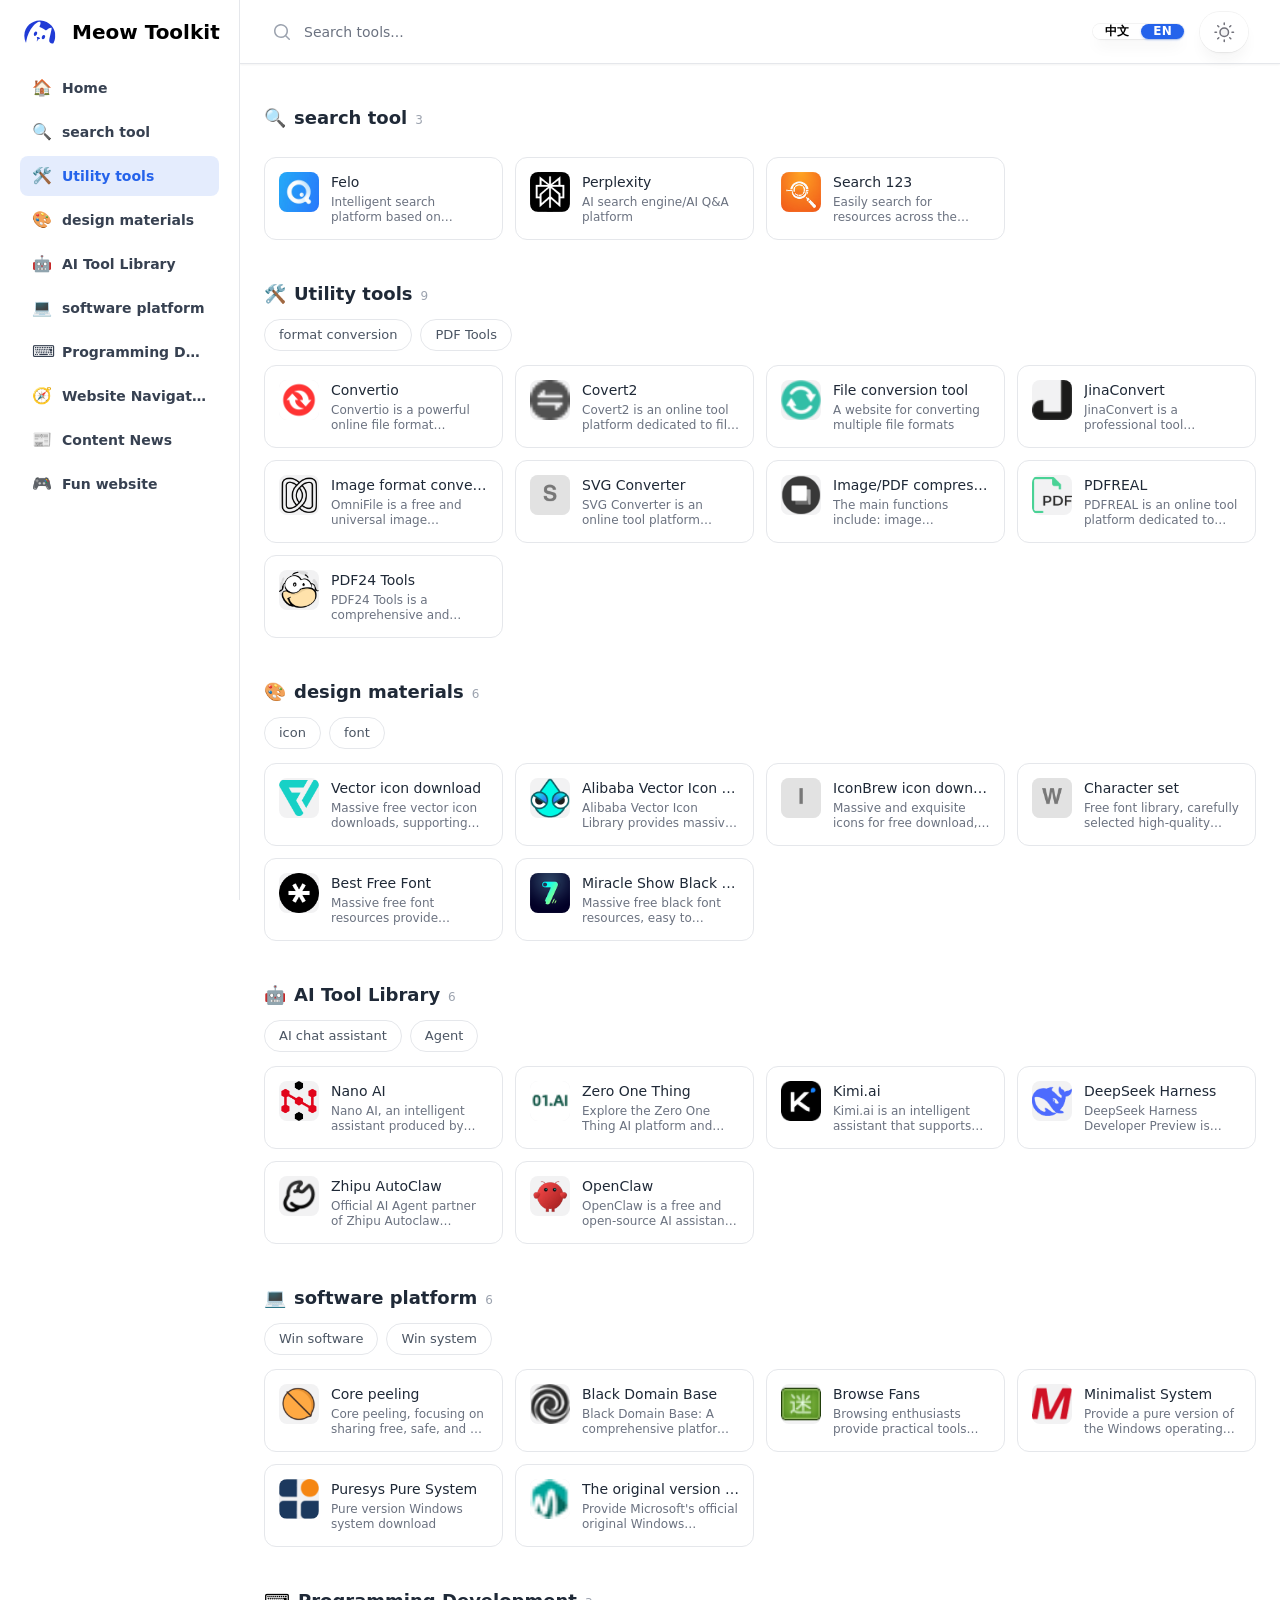
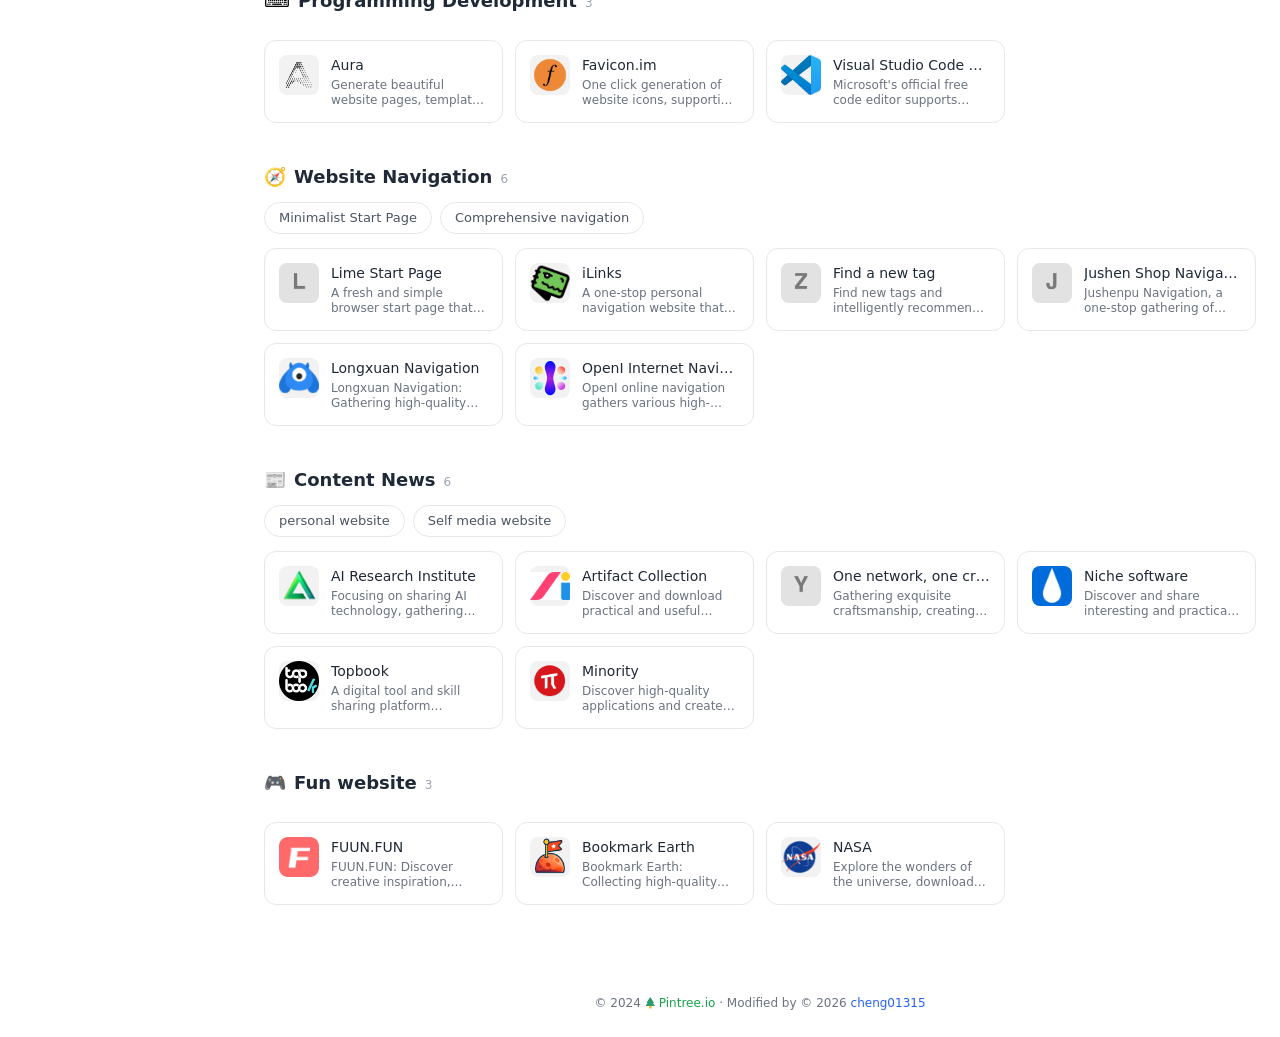
==== en.html @ 5fdc93a8 "updata" ====
<!DOCTYPE html>
<html lang="en-US" class="h-full dark:pintree-bg-gray-900 bg-white">

<head>
  <meta charset="UTF-8">
  <meta name="viewport" content="width=device-width, initial-scale=1.0">
  <title>Meow Toolkit - Handpicked web tools, no more inefficient searching</title>
  <meta name="keywords" content="Meow Toolkit">
  <meta name="description"
    content="Meow Toolkit is an all-in-one platform gathering file conversion, PDF editing, AI tools, image processing and more. A clean, easy interface for work, study and daily life — find what you need fast and get things done efficiently.">
  <meta name="author" content="Cheng">
  <meta name="robots" content="index, follow">
  <link rel="canonical" href="https://www.meowtool.com/miaonav/en">
  <link rel="alternate" hreflang="zh-CN" href="https://www.meowtool.com/miaonav">
  <link rel="alternate" hreflang="en" href="https://www.meowtool.com/miaonav/en">
  <link rel="alternate" hreflang="x-default" href="https://www.meowtool.com/miaonav">

  <!-- Facebook Meta Tags -->
  <meta property="og:url" content="https://www.meowtool.com/miaonav/en">
  <meta property="og:type" content="website">
  <meta property="og:title" content="Meow Toolkit - Handpicked web tools, no more inefficient searching">
  <meta property="og:description" content="Meow Toolkit is an all-in-one platform gathering file conversion, PDF editing, AI tools, image processing and more. A clean, easy interface for work, study and daily life — find what you need fast and get things done efficiently.">
  <meta property="og:image" content="assets/og.webp">

  <!-- Twitter Meta Tags -->
  <meta name="twitter:card" content="summary_large_image">
  <meta property="twitter:domain" content="www.meowtool.com">
  <meta property="twitter:url" content="https://www.meowtool.com/miaonav/en">
  <meta name="twitter:title" content="Meow Toolkit - Handpicked web tools, no more inefficient searching">
  <meta name="twitter:description" content="Meow Toolkit is an all-in-one platform gathering file conversion, PDF editing, AI tools, image processing and more. A clean, easy interface for work, study and daily life — find what you need fast and get things done efficiently.">
  <meta name="twitter:image" content="assets/og.webp">

  <!-- Favicon -->
  <link rel="apple-touch-icon" sizes="180x180" href="assets/favicon/apple-touch-icon.png">
  <link rel="icon" type="image/png" sizes="32x32" href="assets/favicon/favicon-32x32.png">
  <link rel="icon" type="image/png" sizes="16x16" href="assets/favicon/favicon-16x16.png">
  <link rel="mask-icon" href="assets/favicon/favicon-32x32.png" color="#0b0b0f">

  <!-- Stylesheet -->
  <link rel="stylesheet" href="css/tailwind.css?v=8">
  <link rel="stylesheet" href="css/styles.css?v=8">
  
  <!-- 主题防闪烁：优先用 localStorage 记住的用户选择，无则跟随系统。必须在样式生效前同步执行，
       确保中/英文页整页跳转后首帧即正确明暗，避免黑夜模式下切语言闪回白天。 -->
  <script>
    (function () {
      try {
        var saved = localStorage.getItem('mn-theme');
        var dark = saved ? (saved === 'dark')
          : window.matchMedia('(prefers-color-scheme: dark)').matches;
        if (dark) document.documentElement.classList.add('dark');
      } catch (e) {}
    })();
  </script>
 <!-- Umami统计工具 -->
 <script defer src="https://cloud.umami.is/script.js" data-website-id="9ede9a8f-ca48-47df-98f1-290ac0d8838a"></script>
    
 <!-- 谷歌分析（Google Analytics）-Google tag (gtag.js) -->
 <script async src="https://www.googletagmanager.com/gtag/js?id=G-0HCEG57KZN"></script>
 <script>
      window.dataLayer = window.dataLayer || [];
      function gtag(){dataLayer.push(arguments);}
      gtag('js', new Date());
    
      gtag('config', 'G-0HCEG57KZN');
 </script>
</head>


<body class="h-full dark:pintree-bg-gray-900 bg-white">

  <div>
    <!-- Mobile Off-Canvas Menu -->
    <div id="off-canvas-menu" class="relative z-50 lg:hidden hidden" role="dialog" aria-modal="true">
      <div id="off-canvas-backdrop"
        class="fixed inset-0 bg-gray-900/80 opacity-0 transition-opacity ease-linear duration-300"></div>
      <div class="fixed inset-0 flex">
        <div id="off-canvas-content"
          class="relative mr-16 flex w-full max-w-xs flex-1 -translate-x-full transition ease-in-out duration-300 transform">
          <!-- Close button for the off-canvas menu -->
          <div class="absolute left-full top-0 flex w-16 justify-center pt-5">
            <button id="close-sidebar-button" type="button" class="-m-2.5 p-2.5">
              <span class="sr-only">Close sidebar</span>
              <svg class="h-6 w-6 text-white" fill="none" viewBox="0 0 24 24" stroke-width="1.5" stroke="currentColor"
                aria-hidden="true">
                <path stroke-linecap="round" stroke-linejoin="round" d="M6 18L18 6M6 6l12 12" />
              </svg>
            </button>
          </div>

          <!-- Off-canvas Sidebar content -->
          <div class="flex grow flex-col gap-y-5 overflow-y-auto bg-white dark:pintree-bg-gray-900 px-6 pb-4">
            <div class="flex h-16 shrink-0 items-center">
              <img class="pl-2 h-8 w-auto" src="assets/logo.svg" alt="Meow Toolkit" loading="lazy" decoding="async">
              <a href="" class="ml-4 font-extrabold text-xl dark:text-white">Meow Toolkit</a>
            </div>
            <div id="sidebar-2" class="flex flex-1 flex-col">
              <ul id="navigation-mobile" class="space-y-1">
                <!-- Mobile navigation items will be injected here -->
              </ul>
            </div>
          </div>
        </div>
      </div>
    </div>

    <!-- Static Sidebar for Desktop -->
    <div class="hidden lg:fixed lg:inset-y-0 lg:z-50 lg:flex lg:w-60 lg:flex-col">
      <div
        class="flex flex-col border-r border-gray-200 dark:pintree-border-gray-800 bg-white px-4 h-full font-semibold dark:pintree-bg-gray-900">
        <div class="flex p-0 h-16 shrink-0 items-center">
          <img class="pl-2 h-8 w-auto" src="assets/logo.svg" alt="Meow Toolkit" loading="lazy" decoding="async">
          <h1 class="ml-4 m-0"><a href="" class="font-extrabold text-xl dark:text-white">Meow Toolkit</a></h1>
        </div>
        <div class="flex flex-1 flex-col overflow-y-auto no-scrollbar p-1 cursor-pointer">
          <div id="sidebar" class="flex flex-1 flex-col">
            <ul id="navigation" class="space-y-1">
              <!-- Navigation items will be inserted here -->
            </ul>
          </div>
        </div>
      </div>
    </div>

    <!-- Main Content Area -->
    <div class="lg:pl-60 dark:pintree-bg-gray-900 flex flex-col min-h-screen">
      <div
        class="items-center justify-between sticky top-0 z-40 flex h-16 shrink-0 gap-x-4 border-b border-gray-200 dark:pintree-border-gray-800 bg-white dark:pintree-bg-gray-900 px-4 shadow-sm sm:gap-x-6 sm:px-6 lg:px-8">
        <div class="h-full items-center flex flex-1 gap-x-4 self-stretch lg:gap-x-6 justify-between">
          <div class="flex gap-x-4 justify-between items-center">
            <!-- Mobile hamburger button -->
            <button id="open-sidebar-button" type="button" class="lg:hidden -m-2.5 p-2.5" aria-label="Open menu">
              <svg class="h-6 w-6 text-gray-700 dark:text-gray-400" fill="none" viewBox="0 0 24 24" stroke-width="1.5"
                stroke="currentColor" aria-hidden="true">
                <path stroke-linecap="round" stroke-linejoin="round" d="M3.75 6.75h16.5M3.75 12h16.5m-16.5 5.25h16.5" />
              </svg>
            </button>
            <img class="pl-2 h-8 w-auto lg:hidden" src="assets/logo.svg" alt="Meow Toolkit" loading="lazy" decoding="async">
            <div class="hidden lg:block relative w-72 h-full items-center justify-between">
              <button id="searchButton" class="absolute h-full text-gray-400 rounded">
                <svg class="pointer-events-none absolute inset-y-0 left-0 h-full w-5 text-gray-400" viewBox="0 0 20 20"
                  fill="currentColor" aria-hidden="true">
                  <path fill-rule="evenodd"
                    d="M9 3.5a5.5 5.5 0 100 11 5.5 5.5 0 000-11zM2 9a7 7 0 1112.452 4.391l3.328 3.329a.75.75 0 11-1.06 1.06l-3.329-3.328A7 7 0 012 9z"
                    clip-rule="evenodd"></path>
                </svg>
              </button>
              <input id="searchInput" type="search"
                class="text-sm text-gray-900 dark:text-gray-400 pl-8 h-full border-0 focus:outline-none focus:ring-0 dark:pintree-bg-gray-900"
                placeholder="Search tools...">
              <button id="clearSearchButton" class="text-sm text-gray-500 mr-4 rounded hidden">Clear</button>
            </div>
          </div>
          <a href="" class="lg:hidden ml-4 font-extrabold text-xl dark:text-white" style="white-space:nowrap">Meow Toolkit</a>
          <div class="flex items-center gap-x-4">
            <!-- 中英切换按钮（圆角胶囊；当前语言高亮） -->
            <div id="langToggle" class="flex items-center rounded-full bg-white/90 px-1 py-1 shadow-lg shadow-zinc-800/5 ring-1 ring-zinc-900/5 backdrop-blur transition dark:pintree-bg-gray-900 dark:ring-white/10 text-xs font-semibold select-none">
              <a href="index.html" aria-label="中文"
                 class="lang-pill px-3 py-1 rounded-full transition text-zinc-700 dark:text-zinc-300 hover:text-zinc-900 dark:hover:text-white">中文</a>
              <a href="en.html" aria-label="English" aria-current="page"
                 class="lang-pill px-3 py-1 rounded-full transition text-zinc-700 dark:text-zinc-300 hover:text-zinc-900 dark:hover:text-white">EN</a>
            </div>
            <div class="relative">
            <button id="themeToggleButton" type="button" aria-label="Switch theme"
              class="group rounded-full bg-white/90 px-3 py-2 shadow-lg shadow-zinc-800/5 ring-1 ring-zinc-900/5 backdrop-blur transition dark:pintree-bg-gray-900 dark:ring-white/10 dark:hover:ring-white/20">
              <svg id="sunIcon" viewBox="0 0 24 24" stroke-width="1.5" stroke-linecap="round" stroke-linejoin="round"
                aria-hidden="true"
                class="h-6 w-6 fill-zinc-100 stroke-zinc-500 transition group-hover:fill-zinc-200 group-hover:stroke-zinc-700 dark:hidden [@media(prefers-color-scheme:dark)]:fill-blue-50 [@media(prefers-color-scheme:dark)]:stroke-blue-500 [@media(prefers-color-scheme:dark)]:group-hover:fill-blue-50 [@media(prefers-color-scheme:dark)]:group-hover:stroke-blue-600">
                <path
                  d="M8 12.25A4.25 4.25 0 0 1 12.25 8v0a4.25 4.25 0 0 1 4.25 4.25v0a4.25 4.25 0 0 1-4.25 4.25v0A4.25 4.25 0 0 1 8 12.25v0Z">
                </path>
                <path
                  d="M12.25 3v1.5M21.5 12.25H20M18.791 18.791l-1.06-1.06M18.791 5.709l-1.06 1.06M12.25 20v1.5M4.5 12.25H3M6.77 6.77 5.709 5.709M6.77 17.73l-1.061 1.061"
                  fill="none"></path>
              </svg>
              <svg id="moonIcon" viewBox="0 0 24 24" aria-hidden="true"
                class="hidden h-6 w-6 fill-zinc-700 stroke-zinc-500 transition dark:block [@media(prefers-color-scheme:dark)]:group-hover:stroke-zinc-400 [@media_not_(prefers-color-scheme:dark)]:fill-blue-400/10 [@media_not_(prefers-color-scheme:dark)]:stroke-blue-500">
                <path
                  d="M17.25 16.22a6.937 6.937 0 0 1-9.47-9.47 7.451 7.451 0 1 0 9.47 9.47ZM12.75 7C17 7 17 2.75 17 2.75S17 7 21.25 7C17 7 17 11.25 17 11.25S17 7 12.75 7Z"
                  stroke-width="1.5" stroke-linecap="round" stroke-linejoin="round"></path>
              </svg>
            </button>
            </div>
          </div>
        </div>
      </div>

      <!-- 移动端搜索框：小屏显示，吸顶在顶栏下方
           样式全部写在 css/styles.css 的「移动端搜索栏」区块，不依赖 tailwind.css：
           本地 tailwind.css 是精简版，pr-14 / right-3 / h-10 / top-16 等类并未编译进去 -->
      <div id="mobile-search-bar"
        class="lg:hidden sticky top-16 z-30 px-4 py-2 bg-white dark:pintree-bg-gray-900 border-b border-gray-200 dark:pintree-border-gray-800">
        <div class="mn-search-wrap relative flex items-center">
          <input id="searchInputMobile" type="search"
            class="w-full text-sm text-gray-900 dark:text-gray-400 pl-4 pr-14 h-10 rounded-lg border border-gray-200 dark:pintree-border-gray-700 bg-white dark:pintree-bg-gray-900 focus:outline-none focus:ring-2 focus:ring-blue-500"
            placeholder="Search tools...">
          <button id="clearSearchButtonMobile" class="absolute right-3 text-sm text-gray-500 rounded hidden">Clear</button>
        </div>
      </div>

      <!-- Main content area -->
      <main class="mt-4 dark:pintree-bg-gray-900 flex-grow">
        <div id="loading-spinner" class="flex justify-center items-center h-full">
          <div class="loader ease-linear rounded-full border-2 border-t-2 border-gray-400 h-6 w-6"></div>
        </div>
        <div id="breadcrumbs" class="mt-2 px-6 text-sm text-gray-400 dark:text-gray-500 flex justify-between items-center">
          <div id="breadcrumbs-path" class="">
            <!-- Breadcrumbs will be inserted here -->
          </div>
          <button id="back-home-button" class="hidden shrink-0 ml-4 text-main-500 hover:underline">← Back to home</button>
        </div>
        <div id="bookmarks" class="p-6">
          <!-- Sections / detail pages will be inserted here -->
        </div>
      </main>

      <!-- Footer -->
      <footer class="bg-white w-full dark:pintree-bg-gray-900">
        <div class="mx-auto px-6 py-6 lg:px-8">
          <div>
            <p class="text-center text-xs leading-5 text-gray-500 dark:text-gray-400 flex justify-center items-center">
              &copy; 2024
              <a href="https://github.com/Pintree-io/pintree/tree/pintree-old-pages" class="text-green-600 hover:text-green-500 flex items-center ml-1"
                target="_blank">
                <svg width="10" height="12" viewBox="0 0 10 12" fill="none" xmlns="http://www.w3.org/2000/svg"
                  class="inline-block mr-1">
                  <g clip-path="url(#clip0_421_47774)">
                    <path d="M4.27777 9.11133H6.6111V12.0002L5.44444 10.8783L4.27777 12.0002V9.11133Z" fill="#FCB11E" />
                    <path
                      d="M9.05557 5.72222L5.22223 0L1.3889 5.72222H2.68634L0.444458 9.11111H10L7.75813 5.72222H9.05557Z"
                      fill="#2D9C6C" />
                  </g>
                  <defs>
                    <clipPath id="clip0_421_47774">
                      <rect width="9.55556" height="12" fill="white" transform="translate(0.444458)" />
                    </clipPath>
                  </defs>
                </svg>
                Pintree.io
              </a>
              <span class="mx-1">&nbsp;&middot;&nbsp;</span> Modified by &copy; 2026&nbsp;<a href="https://github.com/cheng01315/miaonav" target="_blank" rel="noopener" class="text-blue-600 hover:text-blue-500">cheng01315</a>
            </p>
          </div>
        </div>
      </footer>
    </div>
  </div>

  <script>
    /* ================= 语言层（I18N）：靠 <html lang> 自动切换 =================
       index.html lang="zh-CN" → Chinese; en.html lang="en-US" → English (same-source pages, kept in sync manually).
       运行时文案统一走 t(key)；不要写死中文，避免中英页面串文案。 */
    const MN_LANG = (document.documentElement.getAttribute('lang') || 'zh-CN')
      .toLowerCase().startsWith('en') ? 'en' : 'zh';
    const STR = {
      siteName: MN_LANG === 'zh' ? 'Meow Toolkit' : 'Meow Toolkit',
      home: MN_LANG === 'zh' ? '首页' : 'Home',
      viewMore: MN_LANG === 'zh' ? '查看更多' : 'View more',
      sitesCount: (n) => MN_LANG === 'zh' ? `${n} 个网站` : `${n} sites`,
      resultsCount: (n) => MN_LANG === 'zh' ? `${n} 个结果` : `${n} results`,
      searchTitle: (q) => MN_LANG === 'zh' ? `搜索 “${q}”` : `Search “${q}”`,
      noResultsTitle: MN_LANG === 'zh' ? '没有找到相关网站' : 'No matching websites found',
      noResultsHint: MN_LANG === 'zh'
        ? '换个关键词试试，或浏览左侧分类发现更多好东西！'
        : 'Try a different keyword, or browse the categories on the left for more great finds!',
      loadError: MN_LANG === 'zh'
        ? '数据加载失败，请确认通过本地 HTTP 服务（而非 file:// 直接双击）打开页面。'
        : 'Failed to load data. Please open via a local HTTP server (not by double-clicking file://).',
    };

    /* emoji：直接取 folder 数据自带的 emoji 字段（Excel 维护、导出进 JSON）。
       json 的每个 folder 都带 emoji（中/英一致），无需也不应再用「分类名→图标」
       的中文查表回退——那会让英文数据失配，且与 json 数据源不一致。 */
    function catIcon(cat) {
      return (cat && cat.emoji) || '📁';
    }

    /* 首页每个分类区块内默认预览的卡片条数 */
    const PREVIEW_LIMIT = 18;

    /* 模块级全局状态 */
    let topLevelData = null;        // 顶层分类数据（fetch 后赋值）
    let currentPage = 'home';       // 当前视图：'home' | 'detail' | 'search'
    let sectionObserver = null;     // 首页滚动联动高亮的 IntersectionObserver

    /* ================= 数据工具函数 ================= */
    // 递归收集文件夹下所有层级的链接
    function collectLinks(folder) {
      const links = [];
      for (const child of folder.children || []) {
        if (child.type === 'link') links.push(child);
        else if (child.type === 'folder') links.push(...collectLinks(child));
      }
      return links;
    }

    function subFolders(folder) {
      return (folder.children || []).filter(c => c.type === 'folder');
    }

    /* ================= 卡片组件 ================= */
    function createSiteCard(link) {
      const card = document.createElement('a');
      card.href = link.url;
      card.target = '_blank';
      card.rel = 'noopener';
      card.className = 'mn-card';
      if (link.description) card.title = link.description;

      const icon = document.createElement('img');
      icon.src = link.icon || 'assets/default-icon.svg';
      icon.alt = link.title;
      icon.loading = 'lazy';
      icon.decoding = 'async';
      icon.className = 'mn-card-icon';
      icon.onerror = () => { icon.src = 'assets/default-icon.svg'; };

      const content = document.createElement('div');
      content.className = 'mn-card-content';

      const title = document.createElement('div');
      title.className = 'mn-card-title';
      title.innerText = link.title;

      content.appendChild(title);
      if (link.description) {
        const desc = document.createElement('p');
        desc.className = 'mn-card-desc';
        desc.innerText = link.description;
        content.appendChild(desc);
      }

      card.appendChild(icon);
      card.appendChild(content);
      return card;
    }

    /* ================= 侧边栏（首页 + 一级分类锚点） ================= */
    function buildSidebarNav() {
      const buildList = (ul) => {
        ul.innerHTML = '';

        // 首页
        const homeItem = document.createElement('li');
        homeItem.className = 'mn-nav-item';
        homeItem.dataset.index = '-1';
        homeItem.innerHTML = `<span class="mn-nav-icon">🏠</span><span class="mn-nav-text">${STR.home}</span>`;
        homeItem.onclick = () => { closeMobileMenu(); goHome(); };
        ul.appendChild(homeItem);

        // 一级分类
        topLevelData.forEach((cat, i) => {
          const item = document.createElement('li');
          item.className = 'mn-nav-item';
          item.dataset.index = String(i);
          const iconChar = catIcon(cat);
          item.innerHTML = `<span class="mn-nav-icon">${iconChar}</span><span class="mn-nav-text"></span>`;
          item.querySelector('.mn-nav-text').innerText = cat.title;
          item.onclick = () => { closeMobileMenu(); goToCategory(i); };
          ul.appendChild(item);
        });
      };

      buildList(document.getElementById('navigation'));
      buildList(document.getElementById('navigation-mobile'));
    }

    function highlightNav(index) {
      document.querySelectorAll('.mn-nav-item').forEach(el => {
        el.classList.toggle('active', el.dataset.index === String(index));
      });
    }

    function goHome() {
      if (currentPage !== 'home') {
        renderHome();
      }
      window.scrollTo({ top: 0, behavior: 'smooth' });
      highlightNav(-1);
    }

    function goToCategory(index) {
      if (currentPage !== 'home') renderHome();
      const section = document.getElementById('cat-' + index);
      if (section) section.scrollIntoView({ behavior: 'smooth', block: 'start' });
      highlightNav(index);
    }

    function closeMobileMenu() {
      // 若移动端菜单处于打开状态则关闭（closeSidebar 定义于下方菜单逻辑中）
      if (typeof closeSidebar === 'function') closeSidebar();
    }

    /* ================= 首页：分类区块平铺 ================= */
    function renderHome() {
      currentPage = 'home';
      const container = document.getElementById('bookmarks');
      container.innerHTML = '';
      document.getElementById('breadcrumbs').style.display = 'none';
      document.getElementById('back-home-button').classList.add('hidden');
      document.getElementById('clearSearchButton').classList.add('hidden');
      document.getElementById('clearSearchButtonMobile').classList.add('hidden');

      topLevelData.forEach((cat, i) => {
        container.appendChild(buildCategorySection(cat, i));
      });

      initSectionObserver();
    }

    function buildCategorySection(cat, index) {
      const section = document.createElement('section');
      section.className = 'mn-section';
      section.id = 'cat-' + index;

      // 状态：当前选中的二级 / 三级标签
      const state = { activeTag: null, activeSub: null };

      // ---- 标题 ----
      const header = document.createElement('div');
      header.className = 'mn-section-header';
      const iconChar = catIcon(cat);
      header.innerHTML = `<span class="mn-section-icon">${iconChar}</span><h2 class="mn-section-title"></h2>
        <span class="mn-section-count">${collectLinks(cat).length}</span>`;
      header.querySelector('.mn-section-title').innerText = cat.title;
      section.appendChild(header);

      // ---- 二级标签行 + 查看更多 ----
      const tagsRow = document.createElement('div');
      tagsRow.className = 'mn-tags-row';

      const tagsBox = document.createElement('div');
      tagsBox.className = 'mn-tags';
      tagsRow.appendChild(tagsBox);

      const viewMore = document.createElement('button');
      viewMore.className = 'mn-view-more';
      viewMore.innerHTML = `${STR.viewMore} <span aria-hidden="true">→</span>`;
      viewMore.onclick = () => {
        const path = [cat];
        if (state.activeTag) path.push(state.activeTag);
        if (state.activeSub) path.push(state.activeSub);
        showDetail(path);
      };
      tagsRow.appendChild(viewMore);
      section.appendChild(tagsRow);

      // ---- 三级联动标签行 ----
      const subRow = document.createElement('div');
      subRow.className = 'mn-subtags-row';
      const subTagsBox = document.createElement('div');
      subTagsBox.className = 'mn-tags';
      subRow.appendChild(subTagsBox);
      section.appendChild(subRow);

      // ---- 卡片网格 ----
      const grid = document.createElement('div');
      grid.className = 'mn-grid';
      section.appendChild(grid);

      // 渲染当前筛选范围的卡片（前 18 条）
      function currentLinks() {
        if (state.activeSub) return collectLinks(state.activeSub);
        if (state.activeTag) return collectLinks(state.activeTag);
        return collectLinks(cat);
      }

      function renderGrid() {
        const links = currentLinks();
        grid.innerHTML = '';
        links.slice(0, PREVIEW_LIMIT).forEach(l => grid.appendChild(createSiteCard(l)));
        viewMore.style.display = links.length > PREVIEW_LIMIT ? '' : 'none';
      }

      function renderSubTags() {
        subTagsBox.innerHTML = '';
        const subs = state.activeTag ? subFolders(state.activeTag) : [];
        if (subs.length === 0) {
          subRow.classList.remove('open');
          return;
        }
        subs.forEach(sub => {
          const btn = document.createElement('button');
          btn.className = 'mn-tag sub' + (state.activeSub === sub ? ' active' : '');
          btn.innerText = sub.title;
          btn.onclick = () => {
            state.activeSub = state.activeSub === sub ? null : sub;
            renderSubTags();
            renderGrid();
          };
          subTagsBox.appendChild(btn);
        });
        subRow.classList.add('open');
      }

      // 二级标签
      subFolders(cat).forEach(folder => {
        const btn = document.createElement('button');
        btn.className = 'mn-tag';
        btn.innerText = folder.title;
        btn.onclick = () => {
          if (state.activeTag === folder) {
            state.activeTag = null;
            state.activeSub = null;
          } else {
            state.activeTag = folder;
            state.activeSub = null;
          }
          tagsBox.querySelectorAll('.mn-tag').forEach(t => t.classList.remove('active'));
          if (state.activeTag) btn.classList.add('active');
          renderSubTags();
          renderGrid();
        };
        tagsBox.appendChild(btn);
      });

      renderGrid();
      return section;
    }

    /* ================= 滚动联动高亮 ================= */
    function initSectionObserver() {
      if (sectionObserver) sectionObserver.disconnect();
      sectionObserver = new IntersectionObserver(entries => {
        if (currentPage !== 'home') return;
        entries.forEach(entry => {
          if (entry.isIntersecting) {
            const index = parseInt(entry.target.id.replace('cat-', ''), 10);
            if (!isNaN(index)) highlightNav(index);
          }
        });
      }, { rootMargin: '-30% 0px -60% 0px' });

      document.querySelectorAll('.mn-section').forEach(s => sectionObserver.observe(s));
    }

    /* ================= 详情页：递归展开 + 定位最低一级 ================= */
    function showDetail(path) {
      currentPage = 'detail';
      closeMobileMenu();

      const container = document.getElementById('bookmarks');
      container.innerHTML = '';
      if (sectionObserver) sectionObserver.disconnect();

      // 面包屑
      const crumbs = document.getElementById('breadcrumbs');
      crumbs.style.display = 'flex';
      const crumbsPath = document.getElementById('breadcrumbs-path');
      crumbsPath.innerHTML = '';

      const homeCrumb = document.createElement('span');
      homeCrumb.className = 'cursor-pointer hover:underline';
      homeCrumb.innerText = STR.home;
      homeCrumb.onclick = goHome;
      crumbsPath.appendChild(homeCrumb);

      path.forEach((node, idx) => {
        const sep = document.createElement('span');
        sep.innerText = ' > ';
        crumbsPath.appendChild(sep);

        const crumb = document.createElement('span');
        crumb.className = idx === path.length - 1
          ? 'text-gray-700 dark:text-gray-300 font-medium'
          : 'cursor-pointer hover:underline';
        crumb.innerText = node.title;
        if (idx < path.length - 1) {
          crumb.onclick = () => showDetail(path.slice(0, idx + 1));
        }
        crumbsPath.appendChild(crumb);
      });

      const backBtn = document.getElementById('back-home-button');
      backBtn.classList.remove('hidden');
      backBtn.onclick = goHome;

      // 标题
      const node = path[path.length - 1];
      const titleBar = document.createElement('div');
      titleBar.className = 'mn-detail-titlebar';
      titleBar.innerHTML = `<h2 class="mn-detail-title"></h2><span class="mn-section-count">${STR.sitesCount(collectLinks(node).length)}</span>`;
      titleBar.querySelector('.mn-detail-title').innerText = node.title;
      container.appendChild(titleBar);

      // 递归分组渲染，并记录最深的分组标题
      let deepest = { el: null, depth: -1 };

      function renderFolder(folder, parent, depth, labelPath) {
        const direct = (folder.children || []).filter(c => c.type === 'link');
        const subs = subFolders(folder);

        let target = parent;
        if (depth > 0) {
          const group = document.createElement('div');
          group.className = 'mn-group';

          const groupTitle = document.createElement('h3');
          groupTitle.className = 'mn-group-title';
          groupTitle.innerText = labelPath.join(' › ');
          group.appendChild(groupTitle);

          if (depth > deepest.depth) { deepest = { el: groupTitle, depth }; }
          group.dataset.depth = depth;

          const groupGrid = document.createElement('div');
          groupGrid.className = 'mn-grid';
          group.appendChild(groupGrid);

          parent.appendChild(group);
          target = groupGrid;
        } else if (direct.length > 0) {
          const topGrid = document.createElement('div');
          topGrid.className = 'mn-grid';
          topGrid.style.marginBottom = '1.5rem';
          parent.appendChild(topGrid);
          target = topGrid;
        }

        direct.forEach(l => target.appendChild(createSiteCard(l)));

        subs.forEach(sub => {
          renderFolder(sub, parent, depth + 1, labelPath.concat(sub.title));
        });
      }

      renderFolder(node, container, 0, [node.title]);

      // 定位到最低一级分组
      window.scrollTo({ top: 0 });
      if (deepest.el) {
        setTimeout(() => {
          deepest.el.scrollIntoView({ behavior: 'smooth', block: 'start' });
        }, 150);
      }

      // 侧边栏高亮该一级分类
      const catIndex = topLevelData.findIndex(c => c.title === path[0].title);
      if (catIndex >= 0) highlightNav(catIndex);
    }

    /* ================= 搜索（沿用原逻辑） ================= */
    function searchInData(data, query) {
      let results = [];
      data.forEach(item => {
        // 匹配网站标题(title) 或 网站详情描述(description)
        const hitTitle = item.title && item.title.toLowerCase().includes(query);
        const hitDesc = item.description && item.description.toLowerCase().includes(query);
        if (hitTitle || hitDesc) {
          results.push(item);
        }
        if (item.children) {
          results = results.concat(searchInData(item.children, query));
        }
      });
      return results;
    }

    function searchBookmarks(query) {
      if (!topLevelData || !query.trim()) return;
      currentPage = 'search';
      if (sectionObserver) sectionObserver.disconnect();
      closeMobileMenu();

      // 同步两端搜索框内容
      document.getElementById('searchInput').value = query;
      document.getElementById('searchInputMobile').value = query;

      const results = searchInData(topLevelData, query.toLowerCase());
      const links = results.filter(r => r.type === 'link');

      const container = document.getElementById('bookmarks');
      container.innerHTML = '';
      document.getElementById('breadcrumbs').style.display = 'none';
      document.getElementById('back-home-button').classList.add('hidden');
      document.getElementById('clearSearchButton').classList.remove('hidden');
      document.getElementById('clearSearchButtonMobile').classList.remove('hidden');
      highlightNav(-1);

      if (links.length === 0) {
        showNoResultsMessage();
        return;
      }

      const titleBar = document.createElement('div');
      titleBar.className = 'mn-detail-titlebar';
      titleBar.innerHTML = `<h2 class="mn-detail-title">${STR.searchTitle(query)}</h2><span class="mn-section-count">${STR.resultsCount(links.length)}</span>`;
      container.appendChild(titleBar);

      const grid = document.createElement('div');
      grid.className = 'mn-grid';
      links.forEach(l => grid.appendChild(createSiteCard(l)));
      container.appendChild(grid);
    }

    function clearSearchResults() {
      document.getElementById('searchInput').value = '';
      document.getElementById('searchInputMobile').value = '';
      document.getElementById('clearSearchButton').classList.add('hidden');
      document.getElementById('clearSearchButtonMobile').classList.add('hidden');
      renderHome();
      window.scrollTo({ top: 0 });
    }

    function showNoResultsMessage() {
      const container = document.getElementById('bookmarks');
      const messageContainer = document.createElement('div');
      messageContainer.className = 'flex flex-col items-center justify-center py-20';

      messageContainer.innerHTML = `
        <svg xmlns="http://www.w3.org/2000/svg" class="h-16 w-16 text-gray-400 dark:text-gray-600" fill="none" viewBox="0 0 24 24" stroke="currentColor">
          <path stroke-linecap="round" stroke-linejoin="round" stroke-width="2" d="M21 21l-4.35-4.35M17 10.5a6.5 6.5 0 11-13 0 6.5 6.5 0 0113 0z"/>
        </svg>
        <h2 class="text-gray-500 dark:text-gray-400 text-xl font-semibold mt-4">${STR.noResultsTitle}</h2>
        <p class="text-gray-400 dark:text-gray-500 mt-2 text-sm">${STR.noResultsHint}</p>`;
      container.appendChild(messageContainer);
    }

    /* ================= 移动端菜单 ================= */
    const offCanvasMenu = document.getElementById('off-canvas-menu');
    const offCanvasBackdrop = document.getElementById('off-canvas-backdrop');
    const offCanvasContent = document.getElementById('off-canvas-content');

    function openSidebar() {
      offCanvasMenu.classList.remove('hidden');
      setTimeout(() => {
        offCanvasBackdrop.classList.add('opacity-100');
        offCanvasContent.classList.add('translate-x-0');
      }, 10);
    }

    function closeSidebar() {
      offCanvasBackdrop.classList.remove('opacity-100');
      offCanvasContent.classList.remove('translate-x-0');
      setTimeout(() => {
        offCanvasMenu.classList.add('hidden');
      }, 300);
    }

    document.getElementById('open-sidebar-button').addEventListener('click', openSidebar);
    document.getElementById('close-sidebar-button').addEventListener('click', closeSidebar);
    offCanvasBackdrop.addEventListener('click', closeSidebar);

    /* ================= 搜索事件 ================= */
    document.getElementById('searchButton').addEventListener('click', () => {
      searchBookmarks(document.getElementById('searchInput').value);
    });
    document.getElementById('searchInput').addEventListener('keydown', function (event) {
      if (event.key === 'Enter') {
        searchBookmarks(event.target.value);
      }
    });
    document.getElementById('clearSearchButton').addEventListener('click', clearSearchResults);

    // 移动端搜索框（仅小屏可见）
    const searchInputMobile = document.getElementById('searchInputMobile');
    const clearSearchButtonMobile = document.getElementById('clearSearchButtonMobile');
    searchInputMobile.addEventListener('keydown', function (event) {
      if (event.key === 'Enter') {
        searchBookmarks(event.target.value);
      }
    });
    // 移动端专属：一输入文字就显示「Clear」按钮（配合 CSS 隐藏原生 x，右侧位置专给Clear）
    searchInputMobile.addEventListener('input', function () {
      clearSearchButtonMobile.classList.toggle('hidden', searchInputMobile.value.trim().length === 0);
    });
    clearSearchButtonMobile.addEventListener('click', clearSearchResults);

    /* ================= 主题切换（沿用原逻辑，但持久化到 localStorage） ================= */
    const themeToggleButton = document.getElementById('themeToggleButton');
    const sunIcon = document.getElementById('sunIcon');
    const moonIcon = document.getElementById('moonIcon');

    function applyDarkTheme() {
      document.documentElement.classList.add('dark');
      sunIcon.classList.add('hidden');
      moonIcon.classList.remove('hidden');
    }

    function applyLightTheme() {
      document.documentElement.classList.remove('dark');
      sunIcon.classList.remove('hidden');
      moonIcon.classList.add('hidden');
    }

    function toggleTheme() {
      if (document.documentElement.classList.contains('dark')) {
        applyLightTheme();
      } else {
        applyDarkTheme();
      }
      try { localStorage.setItem('mn-theme', document.documentElement.classList.contains('dark') ? 'dark' : 'light'); }
      catch (e) {}
    }

    themeToggleButton.addEventListener('click', toggleTheme);

    // 初始化：head 里的防闪烁脚本可能已加过 dark；这里据同源判定补齐图标状态即可。
    if (document.documentElement.classList.contains('dark')) {
      applyDarkTheme();
    } else {
      applyLightTheme();
    }

    // 仅在没有用户手动选择（无 mn-theme）时跟随系统偏好
    window.matchMedia('(prefers-color-scheme: dark)').addEventListener('change', (event) => {
      let hasManual;
      try { hasManual = localStorage.getItem('mn-theme') !== null; } catch (e) { hasManual = false; }
      if (hasManual) return;
      if (event.matches) applyDarkTheme();
      else applyLightTheme();
    });

    /* ================= 数据加载（仅一次） ================= */
    document.addEventListener('DOMContentLoaded', () => {
      fetch('json/pintree.en.json')
        .then(response => response.json())
        .then(data => {
          document.getElementById('loading-spinner').style.display = 'none';
          topLevelData = data;

          buildSidebarNav();
          renderHome();

          // 恢复 hash 定位（如 #cat-2）
          const m = location.hash.match(/^#cat-(\d+)$/);
          if (m) {
            const idx = parseInt(m[1], 10);
            if (idx >= 0 && idx < topLevelData.length) {
              setTimeout(() => goToCategory(idx), 100);
            }
          }
        })
        .catch(error => {
          console.error('Error loading bookmarks:', error);
          document.getElementById('loading-spinner').style.display = 'none';
          document.getElementById('bookmarks').innerHTML =
            '<p class="text-center text-gray-500 py-20">' + STR.loadError + '</p>';
        });
    });
  </script>

</body>

</html>
---- css/styles.css ----
@tailwind base;
@tailwind components;
@tailwind utilities;

.text-main-500{
  --tw-text-opacity: 1;
  color: rgba(37, 99, 235, var(--tw-text-opacity)) 
}
.dark{
  --tw-bg-opacity: 1;
  background-color: rgb(17 20 24 / var(--tw-bg-opacity));
}
.sidebar-active {
    --tw-bg-opacity: 0.2;
    /* background-color: rgba(243, 244, 246, var(--tw-bg-opacity)); bg-gray-100 */
    background-color: rgba(156, 163, 175, var(--tw-bg-opacity)); /* bg-gray-400 */
    --tw-text-opacity: 1;
    color: rgba(37, 99, 235, var(--tw-text-opacity)) /* text-indigo-500 */

  }

  .sidebar-active-dark {
    /* --tw-bg-opacity: 1; */
    /* background-color: rgb(31 41 55 / var(--tw-bg-opacity)); bg-gray-800 */
    /* --tw-text-opacity: 1; */
    /* color: rgba(255, 255, 255, var(--tw-text-opacity)) text-white */

  }

  .no-scrollbar::-webkit-scrollbar {
    display: none;
  }

  .no-scrollbar {
    -ms-overflow-style: none;  /* IE and Edge */
    scrollbar-width: none;  /* Firefox */
  }



  
  :root {
    --folderColor: #3B82F6;
    --paperColor: #ffffff;
  }
  
  .folder-card {
    transition: all 0.2s ease-in;
  }
  
  .folder__svg {
    width: 100px;
    height: 80px;
  }
  
  .folder__back {
    fill: #2563EB;
    rx: 10;
    ry: 10;
  }
  
  .paper-1 {
    fill: #e6e6e6;
    transition: all 0.3s ease-in-out;
    rx: 10;
    ry: 10;
  }

  .paper-2 {
    fill: #e6e6e6;
    transition: all 0.3s ease-in-out;
    rx: 10;
    ry: 10;
  }
  
  .paper-1:nth-child(2) {
    fill: #f2f2f2;
  }
  
  .paper-1:nth-child(3) {
    fill: #ffffff;
  }

  .paper-2:nth-child(2) {
    fill: #f2f2f2;
  }
  
  .paper-2:nth-child(3) {
    fill: #ffffff;
  }
  
  .folder__front {
    fill: var(--folderColor);
    rx: 10;
    ry: 10;
    transform-origin: bottom;
    transition: all 0.3s ease-in-out;
  }
  
  .folder-card:hover {
    transform: translateY(-5px);
  }
  
  .folder-card:hover .paper-1 {
    y: 12;
    transform: translateY(0%);
  }

  .folder-card:hover .paper-2 {
    y: 22;
    transform: translateY(0%);
  }
  
  .folder-card:hover .folder__front {
    rx: 13;
    ry: 13;
    y: 10; height:80;
    transform: skewY(0deg) scaleY(0.6);
  }
  
  .folder-card:hover .folder__front.right {
    rx: 13;
    ry: 13;
    y: 0; height:80;
    transform: skewY(0deg) scaleY(0.6);
  }

  .loader {
    border-top-color: #2563EB; /* You can change this color as needed */
    -webkit-animation: spin 1s linear infinite;
    animation: spin 1s linear infinite;
  }

  @-webkit-keyframes spin {
    0% {
      -webkit-transform: rotate(0deg);
    }
    100% {
      -webkit-transform: rotate(360deg);
    }
  }

  @keyframes spin {
    0% {
      transform: rotate(0deg);
    }
    100% {
      transform: rotate(360deg);
    }
  }

.card-icon-bg{
  background-color: rgb(129 132 138 / 10%);
}


  .dark\:pintree-bg-gray-900:is(.dark *) {
    --tw-bg-opacity: 1;
    background-color: rgb(17 20 24 / var(--tw-bg-opacity));
  }
  .dark\:pintree-bg-gray-800:is(.dark *) {
    --tw-bg-opacity: 1;
    background-color: rgb(34 37 42 / var(--tw-bg-opacity));
  }
  .dark\:pintree-bg-gray-700:is(.dark *) {
    --tw-bg-opacity: 1;
    background-color: rgb(39 42 48 / var(--tw-bg-opacity));
  }
  .dark\:pintree-bg-gray-600:is(.dark *) {
    --tw-bg-opacity: 1;
    background-color: rgb(45 49 57 / var(--tw-bg-opacity));
  }


  .dark\:hover\:pintree-bg-gray-900:hover:is(.dark *) {
    --tw-bg-opacity: 1;
    background-color: rgb(17 20 24 / var(--tw-bg-opacity));
  }
  .dark\:hover\:pintree-bg-gray-800:hover:is(.dark *) {
    --tw-bg-opacity: 1;
    background-color: rgb(34 37 42 / var(--tw-bg-opacity));
  }
  .dark\:hover\:pintree-bg-gray-700:hover:is(.dark *) {
    --tw-bg-opacity: 1;
    background-color: rgb(39 42 48 / var(--tw-bg-opacity));
  }
  .dark\:hover\:pintree-bg-gray-600:hover:is(.dark *) {
    --tw-bg-opacity: 1;
    background-color: rgb(45 49 57 / var(--tw-bg-opacity));
  }


  .dark\:pintree-border-gray-900:is(.dark *) {
    --tw-bg-opacity: 1;
    border-color: rgb(17 20 24 / var(--tw-bg-opacity));
  }
  .dark\:pintree-border-gray-800:is(.dark *) {
    --tw-bg-opacity: 1;
    border-color: rgb(34 37 42 / var(--tw-bg-opacity));
  }
  .dark\:pintree-border-gray-700:is(.dark *) {
    --tw-bg-opacity: 1;
    border-color: rgb(39 42 48 / var(--tw-bg-opacity));
  }
  .dark\:pintree-border-gray-600:is(.dark *) {
    --tw-bg-opacity: 1;
    border-color: rgb(45 49 57 / var(--tw-bg-opacity));
  }


  .dark\:pintree-ring-gray-900:is(.dark *) {
    --tw-bg-opacity: 1;
    --tw-ring-color: rgb(17 20 24 / var(--tw-bg-opacity));
  }
  .dark\:pintree-ring-gray-800:is(.dark *) {
    --tw-bg-opacity: 1;
    --tw-ring-color: rgb(34 37 42 / var(--tw-bg-opacity));
  }
  .dark\:pintree-ring-gray-700:is(.dark *) {
    --tw-bg-opacity: 1;
    --tw-ring-color: rgb(39 42 48 / var(--tw-bg-opacity));
  }
  .dark\:pintree-ring-gray-600:is(.dark *) {
    --tw-bg-opacity: 1;
    --tw-ring-color: rgb(45 49 57 / var(--tw-bg-opacity));
  }


  /* ================================================
     迷鹿风格改造新增样式（section / 标签 / 卡片 / 详情页）
     ================================================ */

  /* ---- 中英切换按钮（顶栏右上角胶囊） ----
     当前页面语言对应的那个 .lang-pill 用 `aria-current="page"` 标记，蓝色高亮。
     样式不依赖精简版 tailwind.css，全部写死。 */
#langToggle {
  font-family: inherit;
  letter-spacing: 0.02em;
}

#langToggle .lang-pill {
  text-decoration: none;
  white-space: nowrap;
  line-height: 1.25;
}

#langToggle .lang-pill[aria-current="page"] {
  background: #2563EB;
  color: #ffffff;
  box-shadow: 0 1px 2px rgba(37, 99, 235, 0.35);
}

#langToggle .lang-pill[aria-current="page"]:hover {
  background: #1D4ED8;
  color: #ffffff;
}

.dark #langToggle .lang-pill[aria-current="page"] {
  background: #60A5FA;
  color: rgb(17 24 39);
}

.dark #langToggle .lang-pill[aria-current="page"]:hover {
  background: #93C5FD;
  color: rgb(17 24 39);
}

/* 手机端让语言按钮小一点，不挤压搜索框 */
@media (max-width: 640px) {
  #langToggle .lang-pill {
    padding: 0.25rem 0.625rem;
    font-size: 0.6875rem;
  }
}


/* ---- 侧边栏导航项 ---- */
  .mn-nav-item {
    display: flex;
    align-items: center;
    gap: 0.625rem;
    padding: 0.5rem 0.75rem;
    border-radius: 0.5rem;
    font-size: 0.875rem;
    font-weight: 600;
    line-height: 1.5;
    color: rgb(55 65 81);
    cursor: pointer;
    transition: background-color .15s, color .15s;
  }

  .mn-nav-item:hover {
    background-color: rgb(249 250 251);
    color: #2563EB;
  }

  .mn-nav-item.active {
    background-color: rgba(37, 99, 235, 0.12);
    color: #2563EB;
  }

  .mn-nav-icon {
    font-size: 1rem;
    width: 1.25rem;
    text-align: center;
    flex-shrink: 0;
  }

  .mn-nav-text {
    white-space: nowrap;
    overflow: hidden;
    text-overflow: ellipsis;
  }

  .dark .mn-nav-item {
    color: rgb(156 163 175);
  }

  .dark .mn-nav-item:hover {
    background-color: rgb(34 37 42);
    color: #60A5FA;
  }

  .dark .mn-nav-item.active {
    background-color: rgba(96, 165, 250, 0.15);
    color: #60A5FA;
  }

  /* ---- 分类区块 ---- */
  .mn-section {
    margin-bottom: 2.5rem;
    scroll-margin-top: 5rem;
  }

  .mn-section-header {
    display: flex;
    align-items: baseline;
    gap: 0.5rem;
    margin-bottom: 0.75rem;
  }

  .mn-section-icon {
    font-size: 1.125rem;
  }

  .mn-section-title {
    font-size: 1.125rem;
    font-weight: 600;
    color: rgb(31 41 55);
  }

  .dark .mn-section-title {
    color: rgb(229 231 235);
  }

  .mn-section-count {
    font-size: 0.75rem;
    color: rgb(156 163 175);
    font-weight: 400;
  }

  /* ---- 标签行 ---- */
  .mn-tags-row {
    display: flex;
    align-items: center;
    gap: 0.75rem;
    margin-bottom: 0.875rem;
  }

  .mn-tags {
    display: flex;
    gap: 0.5rem;
    overflow-x: auto;
    flex: 1;
    min-width: 0;
    -ms-overflow-style: none;
    scrollbar-width: none;
  }

  .mn-tags::-webkit-scrollbar {
    display: none;
  }

  .mn-tag {
    flex-shrink: 0;
    padding: 0.3125rem 0.875rem;
    border-radius: 9999px;
    border: 1px solid rgb(229 231 235);
    background: #ffffff;
    color: rgb(75 85 99);
    font-size: 0.8125rem;
    line-height: 1.25rem;
    cursor: pointer;
    transition: all .15s;
    white-space: nowrap;
  }

  .mn-tag:hover {
    border-color: #2563EB;
    color: #2563EB;
  }

  .mn-tag.active {
    background: #2563EB;
    border-color: #2563EB;
    color: #ffffff;
  }

  .dark .mn-tag {
    background: rgb(34 37 42);
    border-color: rgb(45 49 57);
    color: rgb(156 163 175);
  }

  .dark .mn-tag:hover {
    border-color: #60A5FA;
    color: #60A5FA;
  }

  .dark .mn-tag.active {
    background: #2563EB;
    border-color: #2563EB;
    color: #ffffff;
  }

  /* ---- 三级联动标签行（展开动画） ---- */
  .mn-subtags-row {
    max-height: 0;
    overflow: hidden;
    transition: max-height .25s ease, margin-bottom .25s ease;
  }

  .mn-subtags-row.open {
    max-height: 3.25rem;
    margin-bottom: 0.875rem;
  }

  .mn-subtags-row .mn-tag {
    padding: 0.25rem 0.75rem;
    font-size: 0.75rem;
  }

  /* ---- 查看更多按钮（固定行尾） ---- */
  .mn-view-more {
    flex-shrink: 0;
    display: inline-flex;
    align-items: center;
    gap: 0.25rem;
    font-size: 0.8125rem;
    font-weight: 500;
    color: #2563EB;
    background: none;
    border: none;
    cursor: pointer;
    padding: 0.3125rem 0;
    white-space: nowrap;
  }

  .mn-view-more:hover {
    color: #1D4ED8;
    text-decoration: underline;
  }

  .dark .mn-view-more {
    color: #60A5FA;
  }

  .dark .mn-view-more:hover {
    color: #93C5FD;
  }

  /* ---- 卡片网格 ---- */
  .mn-grid {
    display: grid;
    grid-template-columns: repeat(auto-fill, minmax(210px, 1fr));
    gap: 0.75rem;
  }

  .mn-card {
    display: flex;
    align-items: flex-start;
    gap: 0.75rem;
    padding: 0.875rem;
    background: #ffffff;
    border: 1px solid rgb(229 231 235);
    border-radius: 0.75rem;
    cursor: pointer;
    text-decoration: none;
    transition: box-shadow .15s ease, transform .15s ease, border-color .15s ease;
  }

  .mn-card:hover {
    box-shadow: 0 6px 16px rgba(0, 0, 0, 0.08);
    transform: translateY(-2px);
    border-color: rgba(37, 99, 235, 0.4);
  }

  .dark .mn-card {
    background: rgb(34 37 42);
    border-color: rgb(45 49 57);
  }

  .dark .mn-card:hover {
    box-shadow: 0 6px 16px rgba(0, 0, 0, 0.35);
    border-color: rgba(96, 165, 250, 0.35);
  }

  .mn-card-icon {
    width: 40px;
    height: 40px;
    border-radius: 0.5rem;
    background-color: rgb(129 132 138 / 10%);
    object-fit: contain;
    flex-shrink: 0;
  }

  .mn-card-content {
    flex: 1;
    min-width: 0;
    display: flex;
    flex-direction: column;
  }

  .mn-card-title {
    font-size: 0.875rem;
    font-weight: 500;
    color: rgb(31 41 55);
    white-space: nowrap;
    overflow: hidden;
    text-overflow: ellipsis;
  }

  .dark .mn-card-title {
    color: rgb(229 231 235);
  }

  .mn-card-desc {
    font-size: 0.75rem;
    color: rgb(107 114 128);
    line-height: 1.25;
    margin-top: 2px;
    display: -webkit-box;
    -webkit-line-clamp: 2;
    -webkit-box-orient: vertical;
    overflow: hidden;
  }

  .dark .mn-card-desc {
    color: rgb(156 163 175);
  }

  /* ---- 详情页 ---- */
  .mn-detail-titlebar {
    display: flex;
    align-items: baseline;
    gap: 0.75rem;
    margin-bottom: 1.25rem;
  }

  .mn-detail-title {
    font-size: 1.375rem;
    font-weight: 700;
    color: rgb(31 41 55);
  }

  .dark .mn-detail-title {
    color: rgb(229 231 235);
  }

  .mn-group {
    margin-bottom: 1.75rem;
  }

  .mn-group-title {
    font-size: 0.9375rem;
    font-weight: 600;
    color: rgb(55 65 81);
    margin-bottom: 0.75rem;
    padding-left: 0.5rem;
    border-left: 3px solid #2563EB;
    scroll-margin-top: 5.5rem;
  }

  .dark .mn-group-title {
    color: rgb(209 213 219);
    border-left-color: #60A5FA;
  }

  .mn-group .mn-grid {
    margin-bottom: 0.25rem;
  }


  /* ================================================
     移动端适配（≤640px）：吸顶搜索框 + 每行 2 张卡片
     ================================================ */
  @media (max-width: 640px) {
    #bookmarks {
      padding: 1rem;
    }

    .mn-section {
      margin-bottom: 1.75rem;
      /* 顶栏(64px) + 吸顶搜索框(约56px)，跳转锚点时给标题留足空间 */
      scroll-margin-top: 8.5rem;
    }

    /* 移动端固定每行 2 张卡片
       注意：必须用 minmax(0, 1fr) 而不是 1fr。
       1fr 的最小值是 min-content，而卡片标题是 nowrap，
       长标题会把列撑破（实测撑到 730px），导致页面横向溢出、右边大片白边。 */
    .mn-grid {
      grid-template-columns: repeat(2, minmax(0, 1fr));
      gap: 0.5rem;
      min-width: 0;
    }

    .mn-card {
      padding: 0.625rem;
      gap: 0.5rem;
      min-width: 0;
    }

    /* 长标题/长描述允许断行，彻底杜绝撑宽列 */
    .mn-card-title,
    .mn-card-desc {
      min-width: 0;
      overflow-wrap: anywhere;
    }

    .mn-card-icon {
      width: 32px;
      height: 32px;
    }

    /* 手机上卡片更窄，描述缩成一行避免拥挤 */
    .mn-card-desc {
      -webkit-line-clamp: 1;
    }
  }

  /* ================================================
     移动端搜索栏
     注意：本地 css/tailwind.css 是精简版（47KB），
     pr-14 / right-3 / h-10 / top-16 / z-30 等类并未编译进去。
     实测后果：输入框右内边距只有浏览器默认的 12px，
     且"清空"按钮 absolute 却没有 right 值，被定位到输入框最左侧（left:16），
     直接压在输入的文字上。这里改用原生 CSS 写死，不再依赖 Tailwind。
     ================================================ */
  #mobile-search-bar {
    position: sticky;
    top: 4rem;                              /* 顶栏 h-16 = 64px */
    z-index: 30;
    padding: 0.5rem 1rem;
    background-color: #ffffff;
    border-bottom: 1px solid rgb(229 231 235);
  }

  .dark #mobile-search-bar {
    background-color: rgb(17 20 24);
    border-bottom-color: rgb(34 37 42);
  }

  #mobile-search-bar .mn-search-wrap {
    position: relative;
    display: flex;
    align-items: center;
  }

  #searchInputMobile {
    width: 100%;
    height: 2.5rem;
    font-size: 0.875rem;
    line-height: 1.25rem;
    /* 右侧留出"清空"按钮的位置，避免文字被按钮压住 */
    padding: 0 3.75rem 0 0.875rem;
    border: 1px solid rgb(229 231 235);
    border-radius: 0.5rem;
    background-color: #ffffff;
    color: rgb(17 24 39);
    -webkit-appearance: none;
    appearance: none;
  }

  #searchInputMobile::placeholder {
    color: rgb(156 163 175);
  }

  /* 隐藏 Chrome/Safari 自带的 search 清除叉（原生 x），避免和自定义"清空"按钮重叠/遮挡。
     关键：必须用 display:none 才能在 iOS Safari / 部分 Android 浏览器上彻底压住原生 x，
     仅 -webkit-appearance:none 在移动端不生效。 */
  #searchInputMobile::-webkit-search-cancel-button,
  #searchInputMobile::-webkit-search-decoration {
    -webkit-appearance: none;
    appearance: none;
    display: none;
  }
  /* Firefox 原生清除按钮（如有）一并屏蔽 */
  #searchInputMobile::-ms-clear,
  #searchInputMobile::-moz-search-cancel-button {
    display: none;
  }

  #searchInputMobile:focus {
    outline: none;
    border-color: rgb(59 130 246);
    box-shadow: 0 0 0 2px rgba(59, 130, 246, 0.35);
  }

  .dark #searchInputMobile {
    background-color: rgb(17 20 24);
    border-color: rgb(39 42 48);
    color: rgb(229 231 235);
  }

  #clearSearchButtonMobile {
    position: absolute;
    right: 0.5rem;
    top: 50%;
    transform: translateY(-50%);
    display: none;
    padding: 0.25rem 0.375rem;
    font-size: 0.8125rem;
    line-height: 1.25rem;
    color: rgb(107 114 128);
    background: none;
    border: none;
    border-radius: 0.375rem;
    cursor: pointer;
  }

  /* JS 用 .hidden 控制显隐（Tailwind 的 .hidden 存在，但 id 选择器优先级更高，
     所以这里显式补一条，保证移除 .hidden 时能正常显示） */
  #clearSearchButtonMobile:not(.hidden) {
    display: block;
  }

  .dark #clearSearchButtonMobile {
    color: rgb(156 163 175);
  }
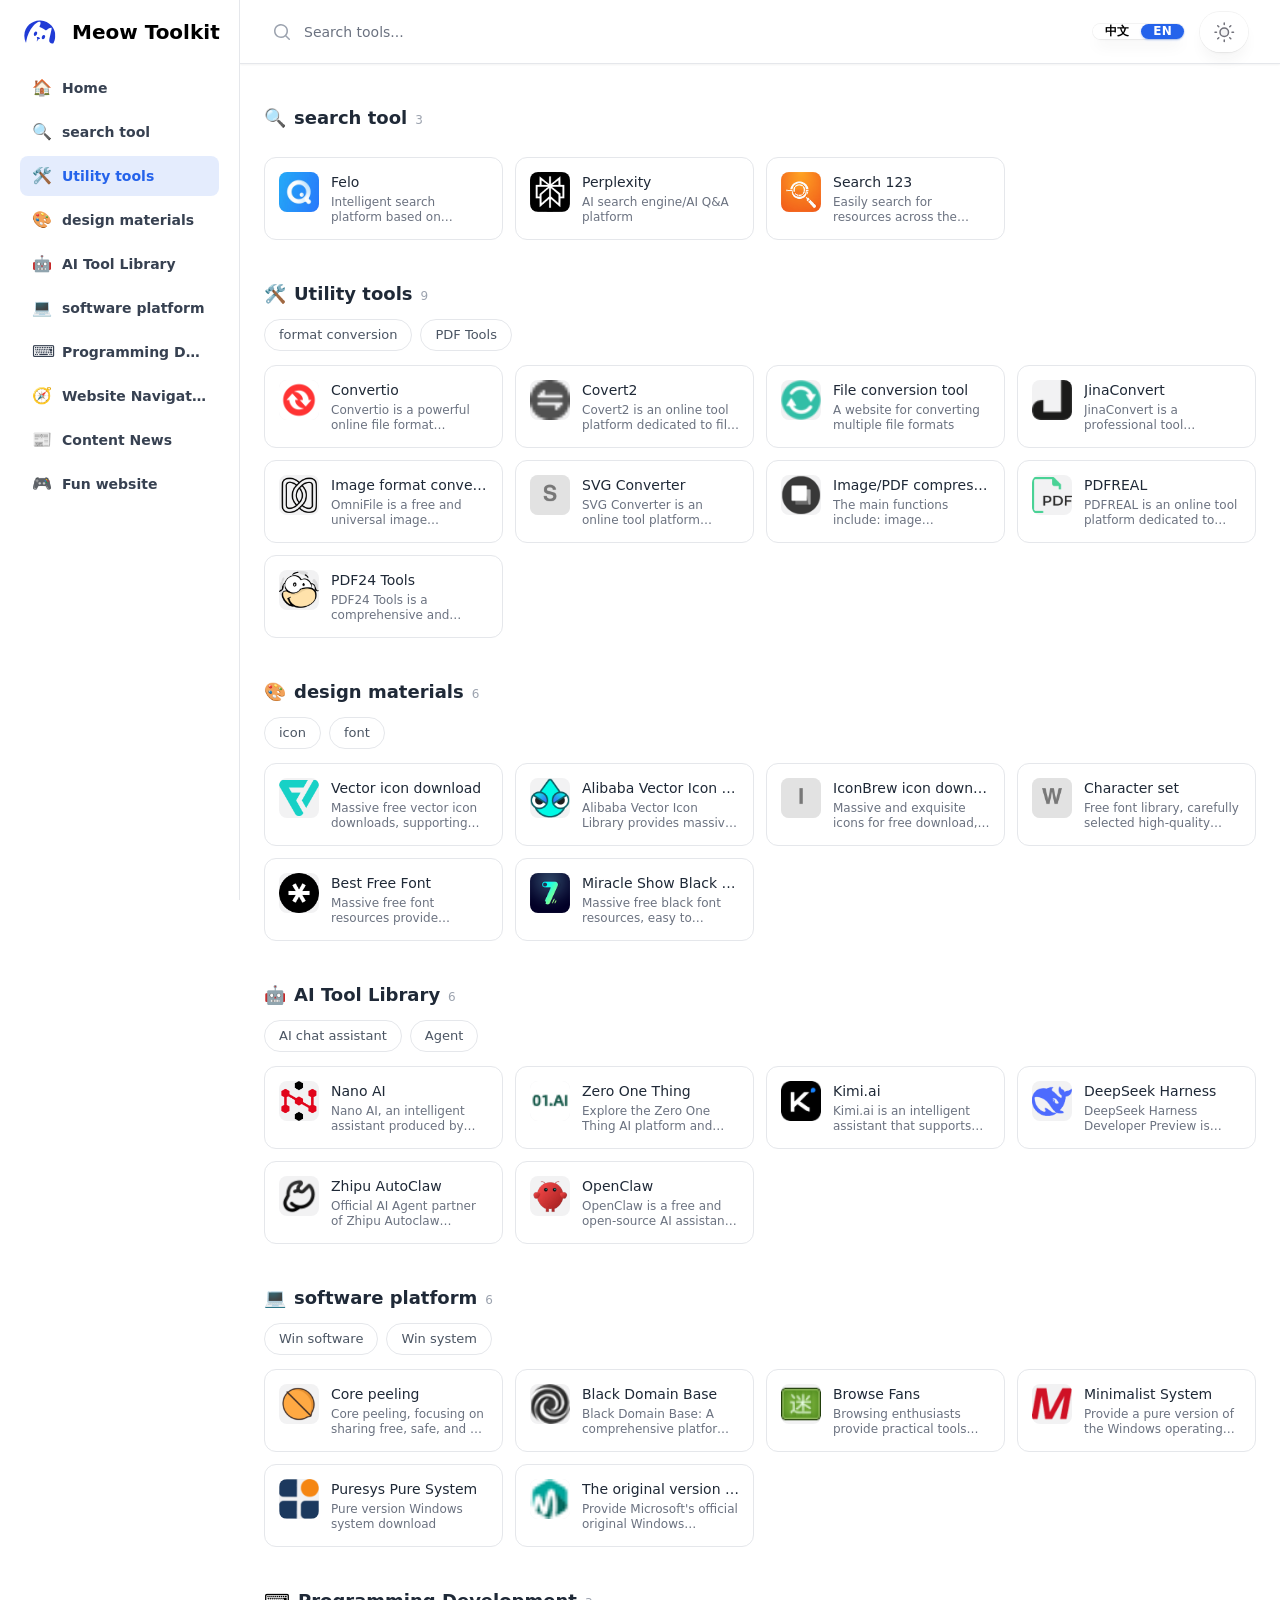
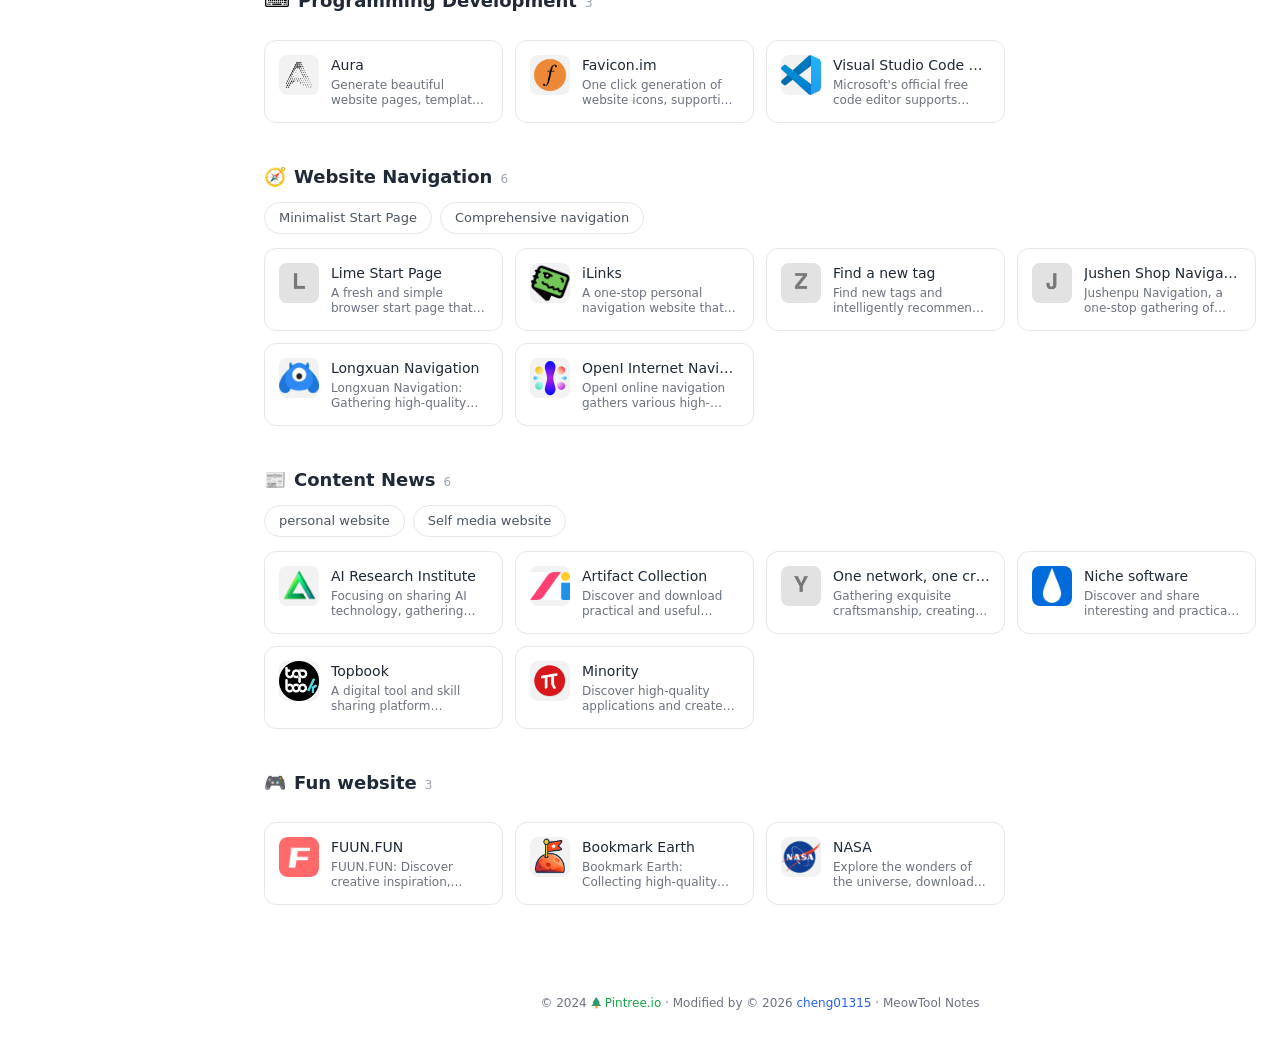
==== commit d5e021cc: "Update en.html" ====
--- a/en.html
+++ b/en.html
@@ -239,6 +239,7 @@
                 Pintree.io
               </a>
               <span class="mx-1">&nbsp;&middot;&nbsp;</span> Modified by &copy; 2026&nbsp;<a href="https://github.com/cheng01315/miaonav" target="_blank" rel="noopener" class="text-blue-600 hover:text-blue-500">cheng01315</a>
+              <span class="mx-1">&nbsp;&middot;&nbsp;</span> <a href="https://www.meowtool.com/" target="_blank" rel="noopener" class="hover:underline">MeowTool Notes</a>
             </p>
           </div>
         </div>
